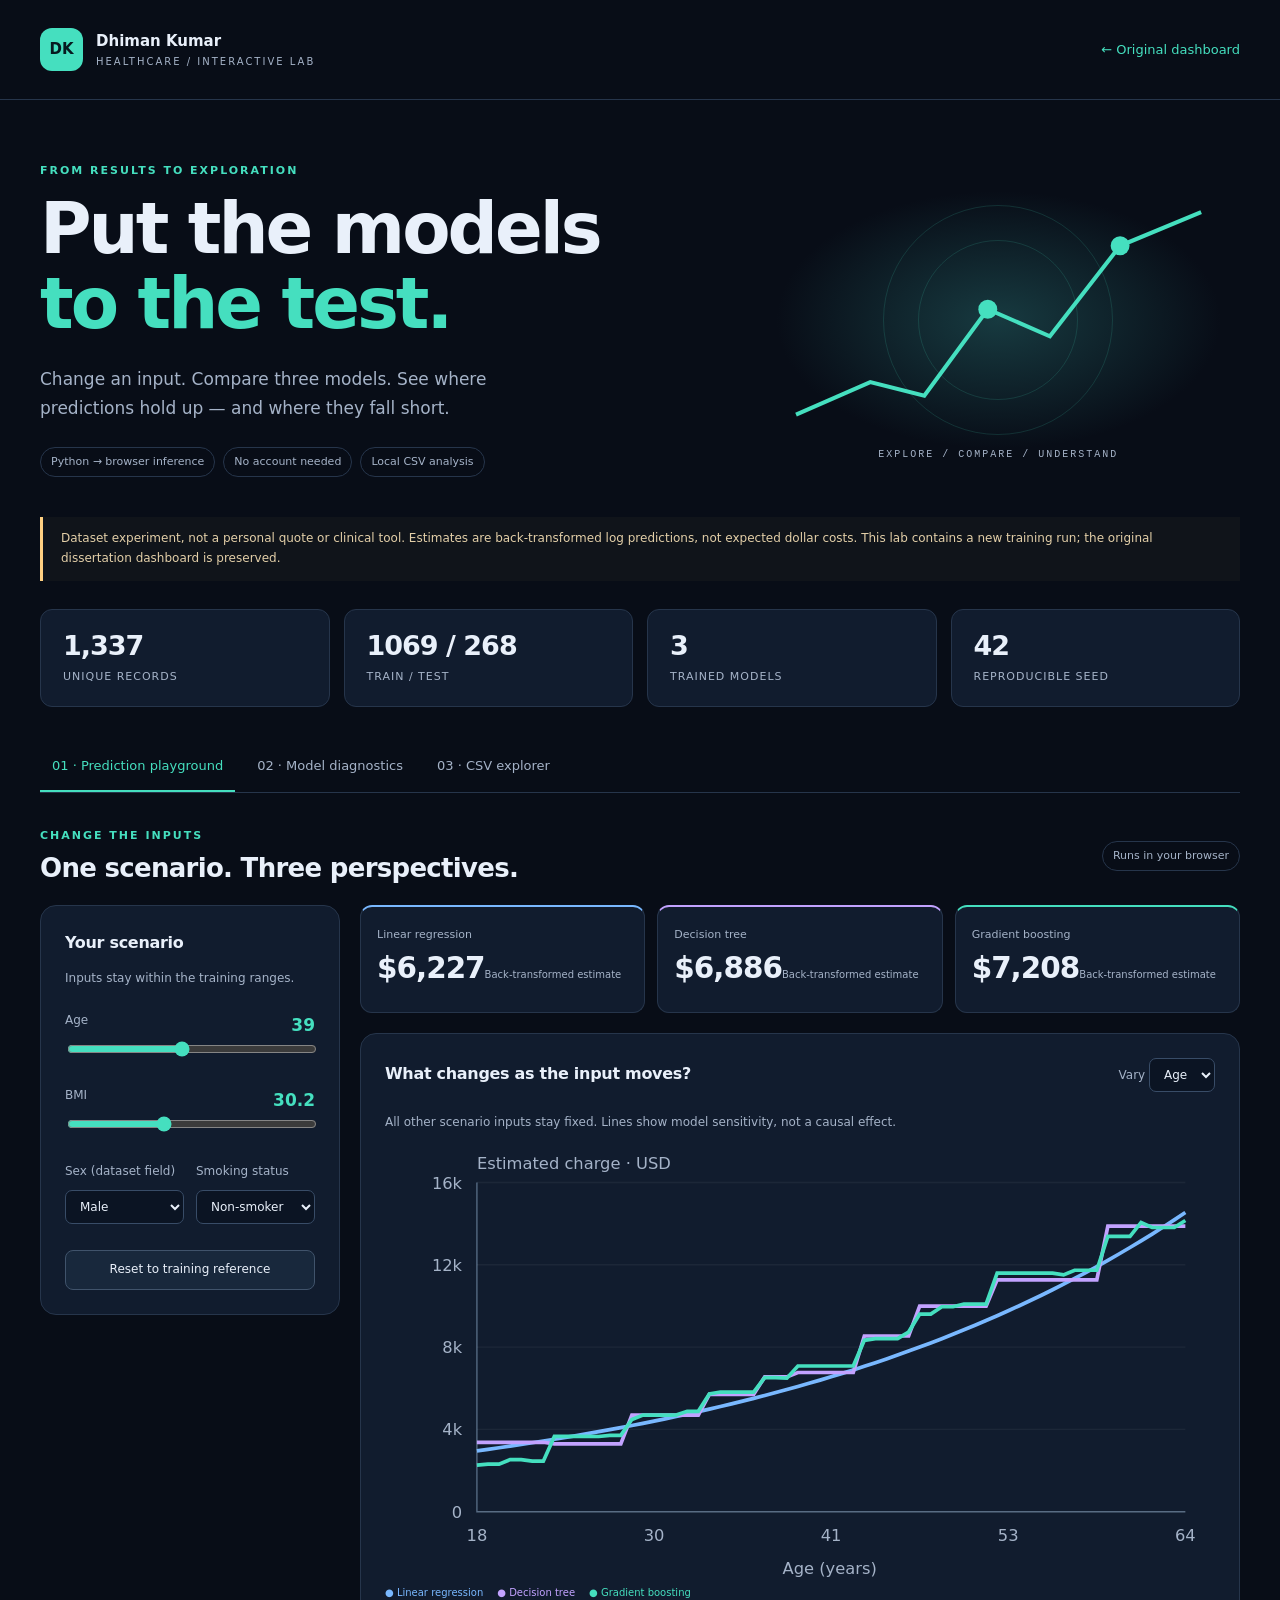
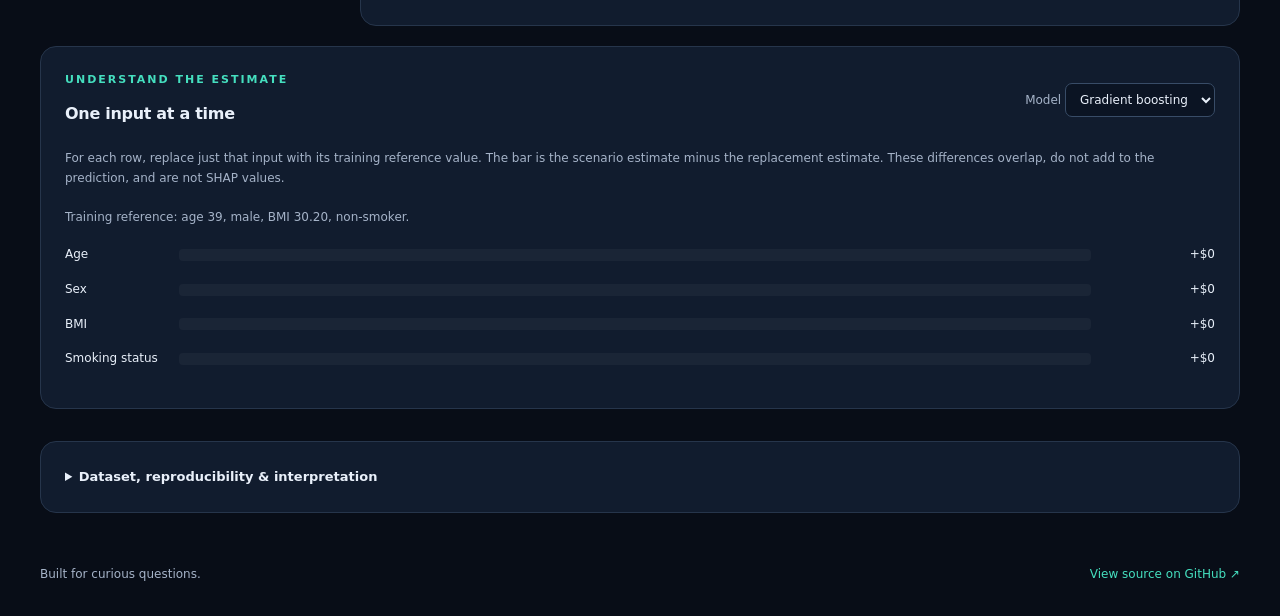
==== lab/index.html @ f15cdb08 "Add interactive ML lab, reproducible training and verified browser inference" ====
<!doctype html>
<html lang="en"><head><meta charset="utf-8"><meta name="viewport" content="width=device-width,initial-scale=1"><meta name="color-scheme" content="dark"><title>Healthcare ML Lab · Dhiman Kumar</title><link rel="stylesheet" href="assets/lab.css"><script defer src="assets/lab.js"></script></head>
<body>
<header><a class="brand" href="../index.html"><span class="monogram">DK</span><span>Dhiman Kumar<small>HEALTHCARE / INTERACTIVE LAB</small></span></a><a class="back" href="../index.html">← Original dashboard</a></header>
<main>
<section class="hero"><div><p class="eyebrow">FROM RESULTS TO EXPLORATION</p><h1>Put the models<br><span>to the test.</span></h1><p class="intro">Change an input. Compare three models. See where predictions hold up — and where they fall short.</p><div class="chips"><span>Python → browser inference</span><span>No account needed</span><span>Local CSV analysis</span></div></div><div class="hero-art" aria-hidden="true"><span class="orbit one"></span><span class="orbit two"></span><svg viewBox="0 0 340 200"><path d="M20 170L75 146L115 156L162 92L208 112L260 45L320 20"/><circle cx="162" cy="92" r="7"/><circle cx="260" cy="45" r="7"/></svg><div class="art-label">EXPLORE / COMPARE / UNDERSTAND</div></div></section>
<p class="notice">Dataset experiment, not a personal quote or clinical tool. Estimates are back-transformed log predictions, not expected dollar costs. This lab contains a new training run; the original dissertation dashboard is preserved.</p>
<div id="load-status" role="status">Loading verified model exports…</div>
<div id="workspace" hidden>
<div class="stats" id="stats"></div>
<nav class="tabs" aria-label="Lab sections"><button class="active" data-panel="playground" aria-pressed="true">01 · Prediction playground</button><button data-panel="diagnostics" aria-pressed="false">02 · Model diagnostics</button><button data-panel="data" aria-pressed="false">03 · CSV explorer</button></nav>
<section id="playground" class="panel">
<div class="section-title"><div><p class="eyebrow">CHANGE THE INPUTS</p><h2>One scenario. Three perspectives.</h2></div><span class="pill">Runs in your browser</span></div>
<div class="play-grid"><form class="card controls" id="scenario"><h3>Your scenario</h3><p class="muted">Inputs stay within the training ranges.</p>
<label for="age">Age <output id="age-value" for="age"></output></label><input id="age" type="range" min="18" max="64" value="35">
<label for="bmi">BMI <output id="bmi-value" for="bmi"></output></label><input id="bmi" type="range" min="16" max="53" step="0.1" value="28">
<div class="form-row"><div><label for="sex">Sex (dataset field)</label><select id="sex"><option value="0">Female</option><option value="1">Male</option></select></div><div><label for="smoker">Smoking status</label><select id="smoker"><option value="0">Non-smoker</option><option value="1">Smoker</option></select></div></div>
<button class="secondary" id="reset" type="button">Reset to training reference</button></form>
<div><div class="prediction-grid" id="predictions" aria-live="polite"></div><article class="card"><div class="card-head"><h3>What changes as the input moves?</h3><label class="compact" for="sensitivity-feature">Vary <select id="sensitivity-feature"><option value="age">Age</option><option value="bmi">BMI</option></select></label></div><p class="muted">All other scenario inputs stay fixed. Lines show model sensitivity, not a causal effect.</p><div id="sensitivity-chart" class="chart"></div><div class="legend"><span class="linear">● Linear regression</span><span class="tree">● Decision tree</span><span class="boost">● Gradient boosting</span></div></article></div></div>
<article class="card"><div class="card-head"><div><p class="eyebrow">UNDERSTAND THE ESTIMATE</p><h3>One input at a time</h3></div><label class="compact" for="effect-model">Model <select id="effect-model"></select></label></div><p class="muted">For each row, replace just that input with its training reference value. The bar is the scenario estimate minus the replacement estimate. These differences overlap, do not add to the prediction, and are not SHAP values.</p><p id="reference-note" class="muted"></p><div id="effects"></div></article>
</section>
<section id="diagnostics" class="panel" hidden>
<div class="section-title"><div><p class="eyebrow">EVIDENCE, NOT JUST A SCORE</p><h2>Look beyond the headline metric.</h2></div><label for="diagnostic-model">Inspect model <select id="diagnostic-model"></select></label></div>
<article class="card"><h3>Recomputed holdout results</h3><p class="muted">R² and MSE use log₁₀(charges). MAE is measured after back-transforming predictions to USD. Models were not tuned against this holdout.</p><div class="table-wrap"><table><thead><tr><th scope="col">Model</th><th scope="col">Train R²</th><th scope="col">Test R²</th><th scope="col">Test MSE · log₁₀</th><th scope="col">MAE · USD</th></tr></thead><tbody id="metrics"></tbody></table></div></article>
<div class="two-col"><article class="card"><h3>Actual vs predicted density</h3><p class="muted">Holdout records grouped into bins. Brighter cells contain more records; the diagonal marks agreement. Hover or focus a cell for counts.</p><div id="density-chart" class="chart"></div><p id="density-summary" class="muted"></p></article><article class="card"><h3>Residual distribution</h3><p class="muted">Predicted minus actual charge in USD. Negative values mean underprediction; positive values mean overprediction.</p><div id="residual-chart" class="chart"></div><p id="residual-summary" class="muted"></p></article></div>
<div class="two-col"><article class="card"><h3>Which inputs does the model rely on?</h3><p class="muted">Mean reduction in holdout R² after permuting each feature, across 10 shuffles. This measures model reliance, not causality.</p><div id="importance"></div></article><article class="card"><h3>Where are the errors larger?</h3><p class="muted">Mean absolute error in USD. Age and smoking groups overlap; small groups produce less stable estimates.</p><div class="table-wrap"><table><thead><tr><th>Group</th><th>Records</th><th>MAE · USD</th></tr></thead><tbody id="groups"></tbody></table></div></article></div>
</section>
<section id="data" class="panel" hidden>
<div class="section-title"><div><p class="eyebrow">YOUR DATA, YOUR BROWSER</p><h2>Check a CSV before predicting.</h2></div><button id="sample" class="secondary">Download example CSV</button></div>
<article class="card upload"><label for="csv-file"><strong>Choose a CSV file</strong><span>Required: age, sex, bmi, smoker. Optional: charges.<br>Up to 5 MB / 10,000 records. Files are processed locally and never sent to a server.</span></label><input id="csv-file" type="file" accept=".csv,text/csv"><p class="muted">Sex: female/male. Smoker: no/yes. Numeric values must be finite and inside the training ranges. Extra columns are ignored.</p></article>
<p id="csv-status" role="status">Choose a file to see validation results and predictions.</p>
<div id="csv-result" hidden><div class="stats" id="csv-stats"></div><article class="card"><div class="card-head"><h3>Validation report</h3><button id="export-csv" class="secondary">Download valid predictions</button></div><ul id="csv-issues"></ul><p class="muted">Duplicates are counted across the four model inputs and optional charges; they are retained in the export. Only valid rows receive predictions. Preview shows the first 20 valid rows.</p><div class="table-wrap"><table><thead><tr><th>CSV row</th><th>Age</th><th>BMI</th><th>Linear · USD</th><th>Tree · USD</th><th>Boosting · USD</th></tr></thead><tbody id="csv-preview"></tbody></table></div></article></div>
</section>
<details class="card provenance"><summary>Dataset, reproducibility & interpretation</summary><p id="provenance"></p><p>Only four features are used: age, sex, BMI and smoking status. Children and region are not model inputs. Predictions are associations learned from this dataset. No uncertainty interval or clinical validity is claimed.</p><p>Feature effects use one-at-a-time replacements. Importance uses repeated holdout permutations. Charts export aggregate counts, rather than original test records.</p><p><a href="../docs/LAB.md">Full run instructions and limitations</a> · <a href="../pipeline.py">Python pipeline</a> · <a href="https://github.com/stedy/Machine-Learning-with-R-datasets/blob/master/insurance.csv">Public data source</a></p></details>
</div>
</main><footer><span>Built for curious questions.</span><a href="https://github.com/dimmy98/Developing-Evaluating-ML-for-HealthCare">View source on GitHub ↗</a></footer>
</body></html>
---- lab/assets/lab.css ----
:root{color-scheme:dark;--bg:#080d17;--panel:#111c2e;--line:#26354b;--text:#e9f0fa;--muted:#a5b3c8;--teal:#45dfbf;--blue:#79b8ff;--purple:#c2a2ff;--amber:#ffd081}
*{box-sizing:border-box}body{margin:0;background:var(--bg);color:var(--text);font:15px/1.65 system-ui,-apple-system,Segoe UI,sans-serif}a{color:var(--teal);text-decoration:none}a:hover{text-decoration:underline}button,input,select{font:inherit}button,a,input,select,summary{outline-offset:5px}button:focus-visible,a:focus-visible,input:focus-visible,select:focus-visible,summary:focus-visible{outline:2px solid var(--teal)}button{cursor:pointer}header,main,footer{max-width:1360px;margin:auto}header{display:flex;justify-content:space-between;align-items:center;padding:28px 40px;border-bottom:1px solid var(--line)}.brand{display:flex;align-items:center;gap:13px;color:var(--text);font-weight:650}.brand small{display:block;font-size:10px;letter-spacing:2px;color:var(--muted);font-weight:500}.monogram{display:grid;place-items:center;width:43px;height:43px;background:var(--teal);color:#071a20;border-radius:12px}.back{font-size:13px}main{padding:0 40px}.hero{display:grid;grid-template-columns:1.4fr 1fr;gap:40px;align-items:center;padding:62px 0 32px}.eyebrow{font-size:11px;letter-spacing:2px;color:var(--teal);font-weight:700;margin:0 0 12px}h1{font-size:clamp(38px,5.5vw,72px);line-height:1.06;letter-spacing:-3px;margin:0 0 24px}h1 span{color:var(--teal)}.intro{max-width:510px;color:var(--muted);font-size:17px;line-height:1.7}.chips{display:flex;gap:8px;flex-wrap:wrap;margin-top:24px}.chips span,.pill{font-size:11px;padding:5px 10px;border:1px solid var(--line);border-radius:20px;color:var(--muted)}.hero-art{height:280px;position:relative;display:grid;place-items:center;overflow:hidden;background:radial-gradient(ellipse,#173a40 0,transparent 65%)}.hero-art svg{width:95%;z-index:1;fill:var(--teal)}.hero-art path{fill:none;stroke:var(--teal);stroke-width:3}.orbit{position:absolute;width:230px;height:230px;border:1px solid #45dfbf25;border-radius:50%}.orbit.two{width:160px;height:160px}.art-label{position:absolute;bottom:0;letter-spacing:2px;color:var(--muted);font:10px monospace}.notice{border-left:3px solid var(--amber);padding:12px 18px;background:#ffd08108;color:#e3cfa8;font-size:12px;margin:8px 0 28px}.stats{display:grid;grid-template-columns:repeat(4,1fr);gap:14px;margin:24px 0}.stat{background:var(--panel);border:1px solid var(--line);border-radius:12px;padding:18px 22px}.stat strong{display:block;font-size:27px;line-height:1.3;letter-spacing:-1px}.stat span{font-size:11px;color:var(--muted);text-transform:uppercase;letter-spacing:1px}.tabs{display:flex;gap:10px;border-bottom:1px solid var(--line);margin:34px 0;overflow:auto}.tabs button{color:var(--muted);border:0;background:none;white-space:nowrap;padding:14px 12px;border-bottom:2px solid transparent;font-size:13px}.tabs button.active{color:var(--teal);border-color:var(--teal)}.section-title,.card-head{display:flex;justify-content:space-between;align-items:center;gap:20px;margin-bottom:20px}.section-title h2{font-size:26px;line-height:1.25;letter-spacing:-.7px;margin:0}.section-title .eyebrow{margin-bottom:7px}.card{padding:24px;border:1px solid var(--line);background:var(--panel);border-radius:16px;margin:0 0 20px}.card h3{font-size:16px;margin:0 0 12px;letter-spacing:-.3px}.card-head h3{margin-bottom:0}.muted{font-size:12px;color:var(--muted);line-height:1.7;margin:8px 0 18px}.play-grid{display:grid;grid-template-columns:300px 1fr;gap:20px}.controls{align-self:start}.controls label{display:block;font-size:12px;color:var(--muted);margin:22px 0 8px}.controls output{float:right;color:var(--teal);font-size:17px;font-weight:650}input[type=range]{width:100%;accent-color:var(--teal);cursor:pointer}.form-row{display:grid;grid-template-columns:1fr 1fr;gap:12px}select{color:var(--text);background:#0b1423;border:1px solid #384c67;padding:8px 10px;border-radius:7px;max-width:100%;font-size:12px}.controls select{width:100%}.secondary{background:#18283c;border:1px solid #40536b;color:var(--text);padding:9px 14px;border-radius:8px;font-size:12px}.secondary:hover{border-color:var(--teal)}.controls button{margin-top:26px;width:100%}.prediction-grid{display:grid;grid-template-columns:repeat(3,1fr);gap:12px;margin-bottom:20px}.prediction{padding:19px 16px;border:1px solid var(--line);border-top:2px solid var(--model-color);background:var(--panel);border-radius:12px}.prediction span{display:block;color:var(--muted);font-size:11px}.prediction strong{font-size:clamp(20px,2.3vw,30px);font-variant-numeric:tabular-nums;letter-spacing:-1px}.prediction small{font-size:10px;color:var(--muted)}.compact{font-size:12px;color:var(--muted);white-space:nowrap}.chart svg{display:block;width:100%;height:auto;overflow:visible}.chart text{fill:var(--muted);font:11px system-ui}.chart .grid{stroke:#ffffff0c}.chart .axis{stroke:#51657d;stroke-width:1}.legend{display:flex;gap:14px;flex-wrap:wrap;font-size:10px;margin-top:5px}.linear{color:var(--blue)}.tree{color:var(--purple)}.boost{color:var(--teal)}.two-col{display:grid;grid-template-columns:1fr 1fr;gap:20px}.table-wrap{overflow:auto}table{width:100%;border-collapse:collapse;white-space:nowrap;font-size:12px}td,th{text-align:left;padding:13px 12px;border-bottom:1px solid var(--line);font-variant-numeric:tabular-nums}th{color:var(--muted);font-weight:500}td:first-child{color:var(--text)}.bar-item{display:grid;grid-template-columns:100px 1fr 110px;align-items:center;gap:14px;font-size:12px;margin:15px 0}.bar-track{background:#ffffff0a;border-radius:4px;height:12px;overflow:hidden}.bar-fill{height:100%;background:var(--teal);min-width:0}.bar-number{text-align:right;font-variant-numeric:tabular-nums}.upload label{display:block;cursor:pointer;padding:20px 0}.upload strong{font-size:20px}.upload span{display:block;color:var(--muted);font-size:13px;margin-top:10px}input[type=file]{font-size:12px;max-width:100%}input[type=file]::file-selector-button{background:var(--teal);border:0;border-radius:6px;padding:9px 12px;margin-right:12px;color:#082421;font-weight:600}.provenance{margin-top:32px;font-size:12px;color:var(--muted)}summary{cursor:pointer;color:var(--text);font-weight:650;font-size:13px}footer{padding:32px 40px;display:flex;justify-content:space-between;font-size:12px;color:var(--muted)}[hidden]{display:none!important}#csv-issues{font-size:12px;color:var(--amber);padding-left:20px}#load-status{font-size:13px;color:var(--teal);margin:20px 0}
@media(max-width:1050px){.play-grid{grid-template-columns:250px 1fr}.prediction-grid{gap:6px}.prediction{padding:15px 10px}.hero{gap:15px}.two-col{gap:12px}.card{padding:20px}}
@media(max-width:760px){header{padding:18px 20px}main{padding:0 20px}.hero{grid-template-columns:1fr;padding:35px 0 15px}.hero-art{display:none}h1{letter-spacing:-2px}.play-grid,.two-col{grid-template-columns:1fr}.stats{grid-template-columns:repeat(2,1fr);gap:9px}.stat{padding:14px}.section-title,.card-head{align-items:flex-start;flex-wrap:wrap}.section-title h2{font-size:24px}.prediction strong{font-size:22px}.bar-item{grid-template-columns:70px 1fr 90px;gap:8px}.back{font-size:11px}.brand small{font-size:8px;letter-spacing:1px}.brand{font-size:13px}footer{padding:25px 20px;gap:20px}.tabs{margin:25px 0}.tabs button{padding:12px 6px;font-size:11px}}
@media(prefers-reduced-motion:no-preference){button,a{transition:color .15s,border-color .15s}.bar-fill{transition:width .2s}}
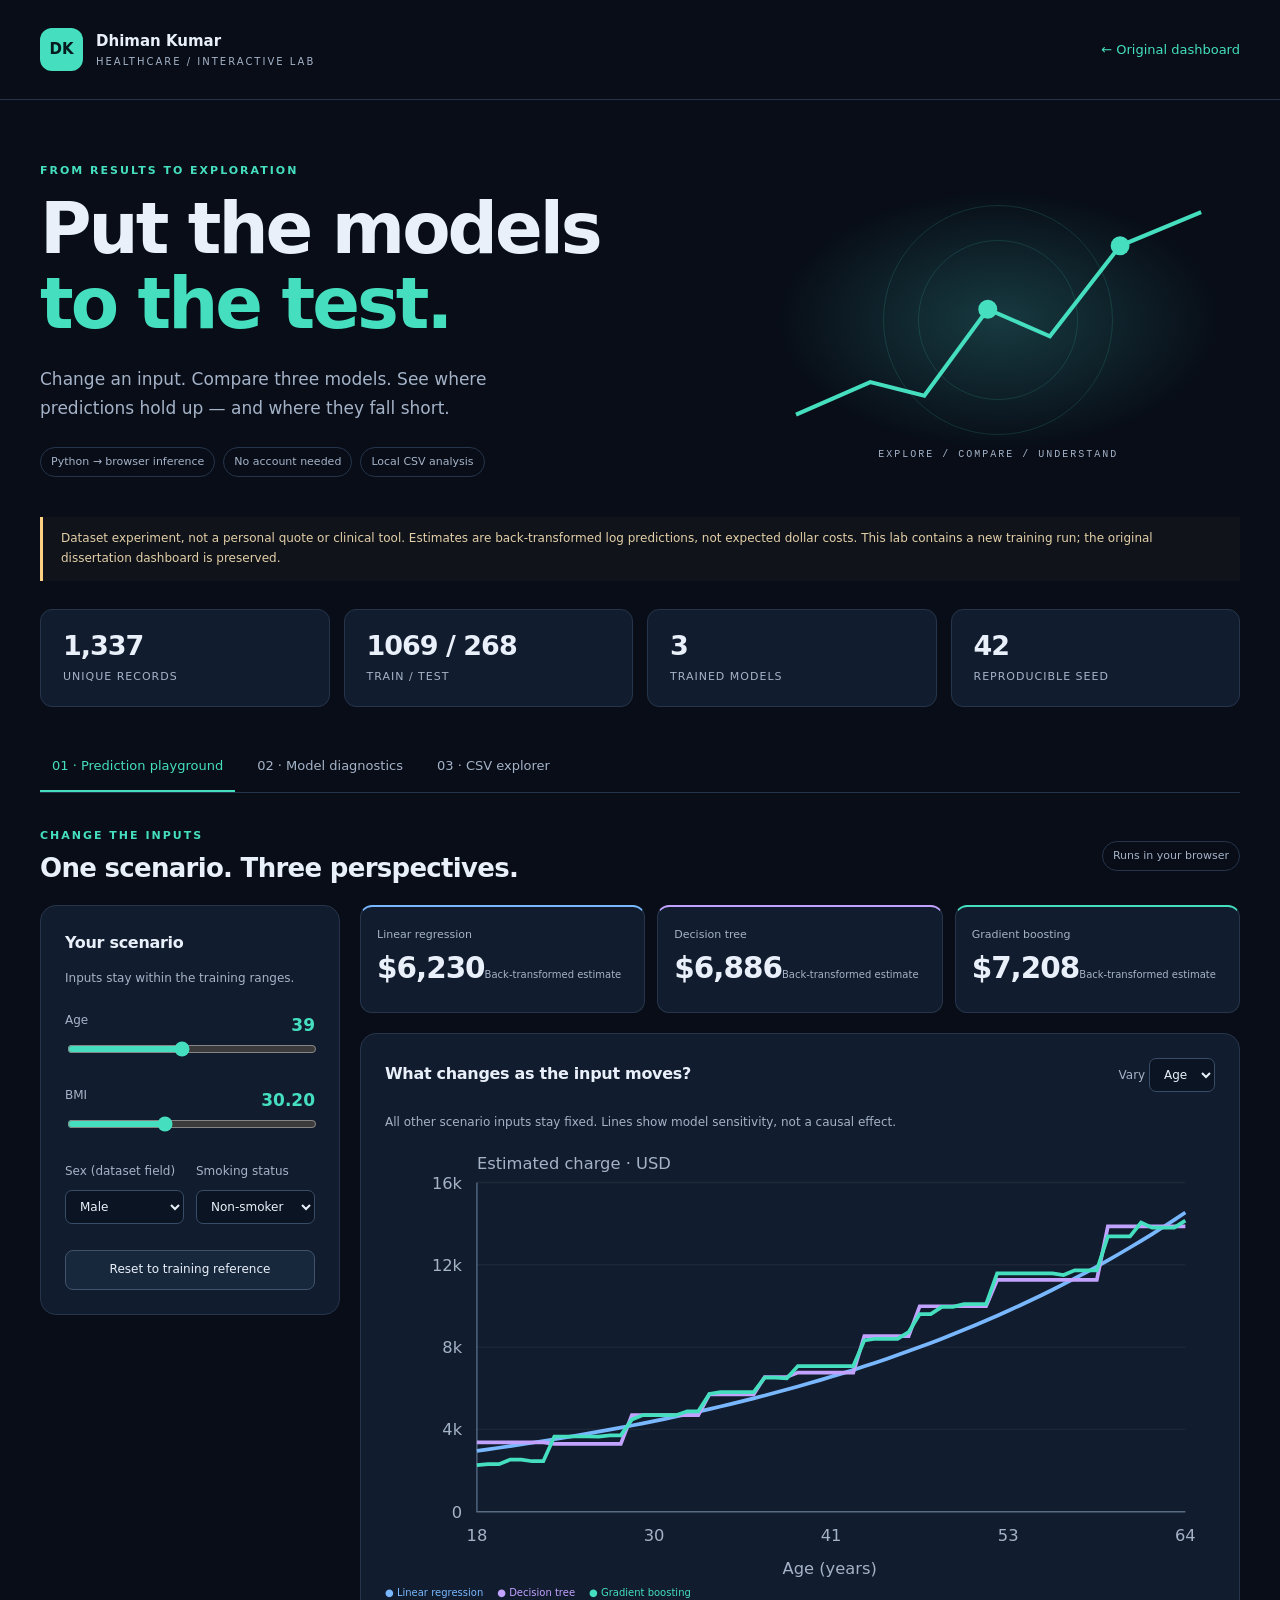
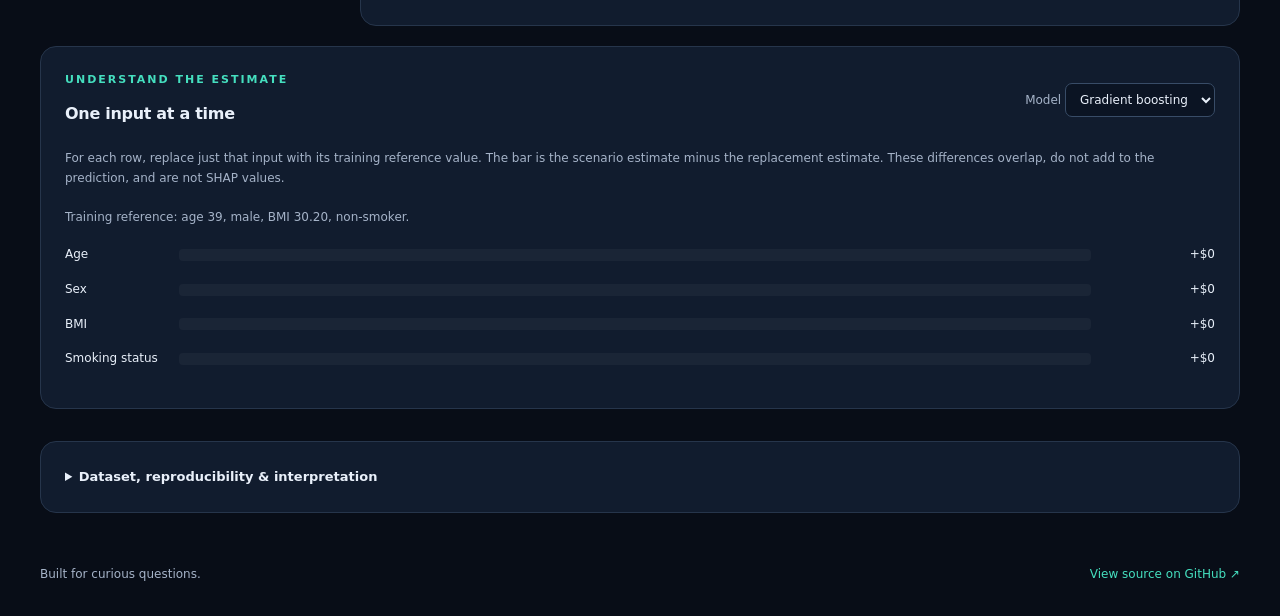
==== commit 4fc30265: "Align BMI slider precision with training reference values" ====
--- a/lab/index.html
+++ b/lab/index.html
@@ -13,7 +13,7 @@
 <div class="section-title"><div><p class="eyebrow">CHANGE THE INPUTS</p><h2>One scenario. Three perspectives.</h2></div><span class="pill">Runs in your browser</span></div>
 <div class="play-grid"><form class="card controls" id="scenario"><h3>Your scenario</h3><p class="muted">Inputs stay within the training ranges.</p>
 <label for="age">Age <output id="age-value" for="age"></output></label><input id="age" type="range" min="18" max="64" value="35">
-<label for="bmi">BMI <output id="bmi-value" for="bmi"></output></label><input id="bmi" type="range" min="16" max="53" step="0.1" value="28">
+<label for="bmi">BMI <output id="bmi-value" for="bmi"></output></label><input id="bmi" type="range" min="16" max="53" step="0.01" value="28">
 <div class="form-row"><div><label for="sex">Sex (dataset field)</label><select id="sex"><option value="0">Female</option><option value="1">Male</option></select></div><div><label for="smoker">Smoking status</label><select id="smoker"><option value="0">Non-smoker</option><option value="1">Smoker</option></select></div></div>
 <button class="secondary" id="reset" type="button">Reset to training reference</button></form>
 <div><div class="prediction-grid" id="predictions" aria-live="polite"></div><article class="card"><div class="card-head"><h3>What changes as the input moves?</h3><label class="compact" for="sensitivity-feature">Vary <select id="sensitivity-feature"><option value="age">Age</option><option value="bmi">BMI</option></select></label></div><p class="muted">All other scenario inputs stay fixed. Lines show model sensitivity, not a causal effect.</p><div id="sensitivity-chart" class="chart"></div><div class="legend"><span class="linear">● Linear regression</span><span class="tree">● Decision tree</span><span class="boost">● Gradient boosting</span></div></article></div></div>
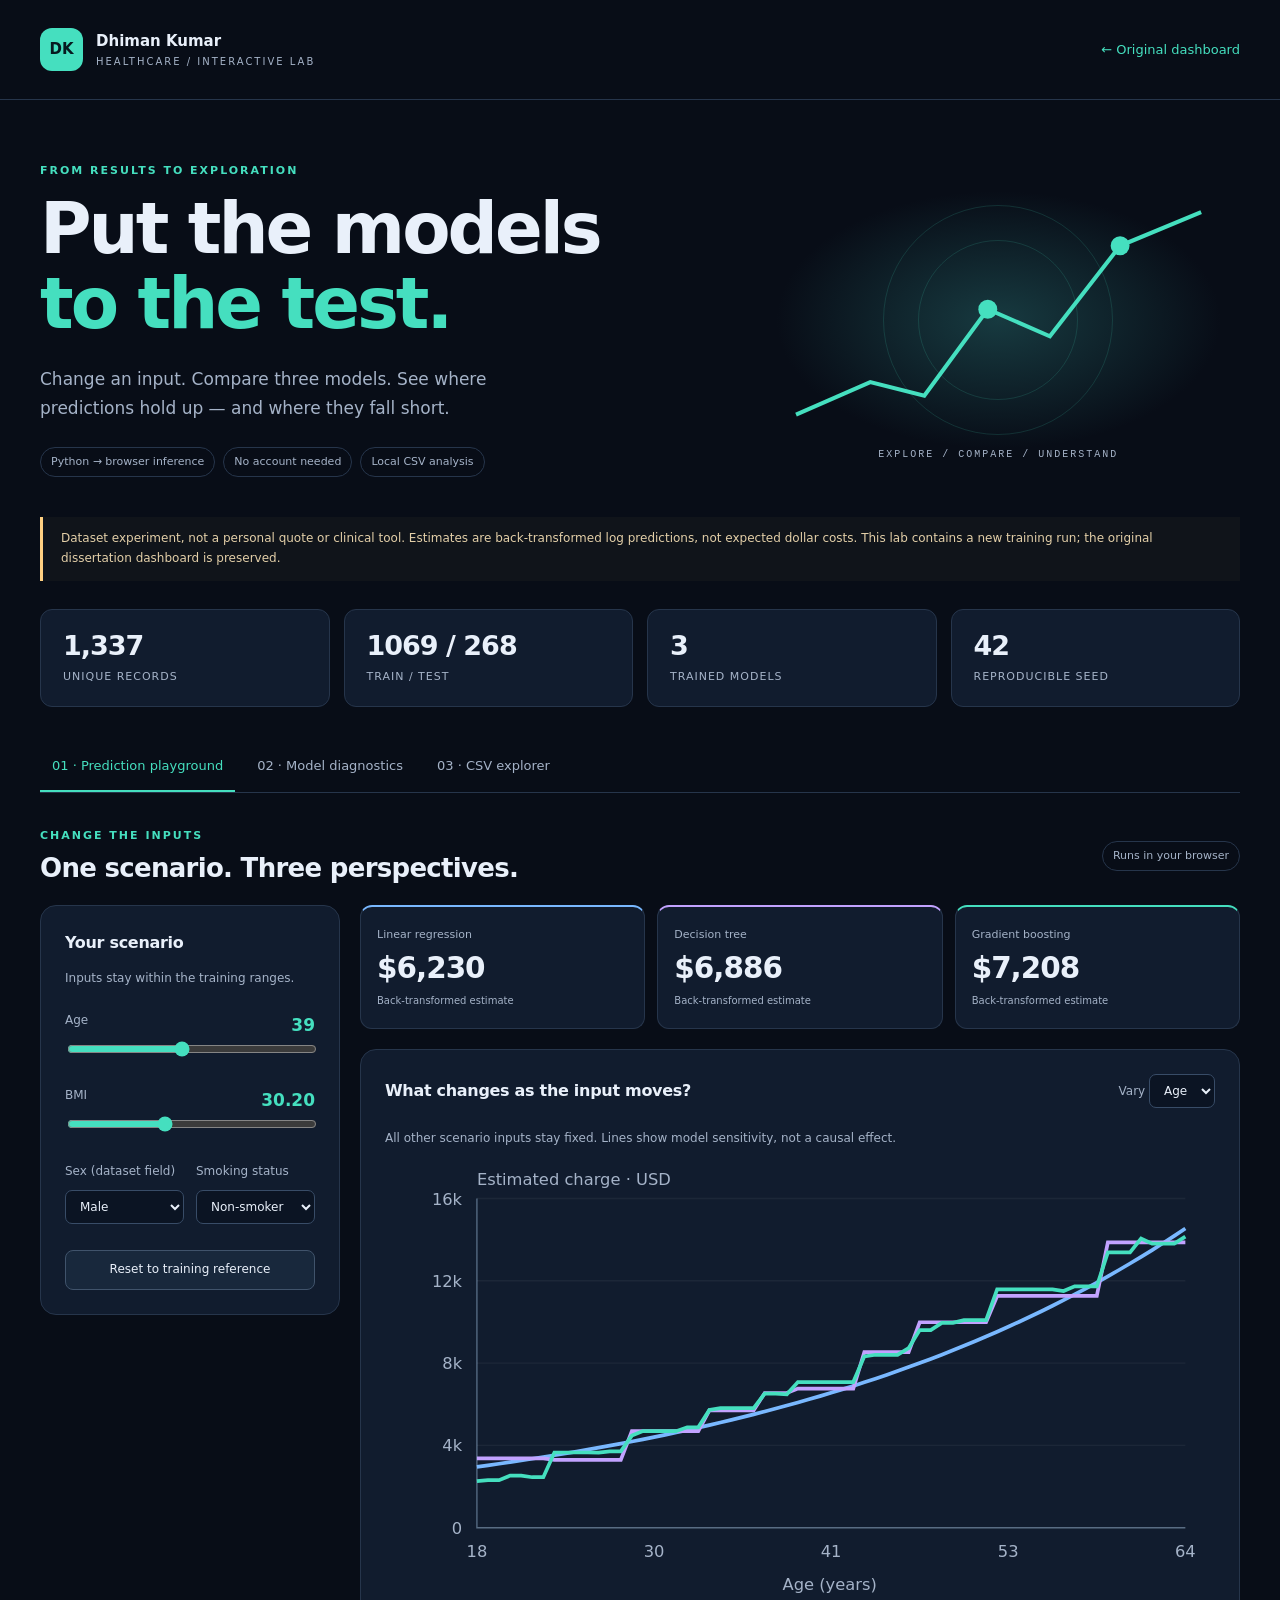
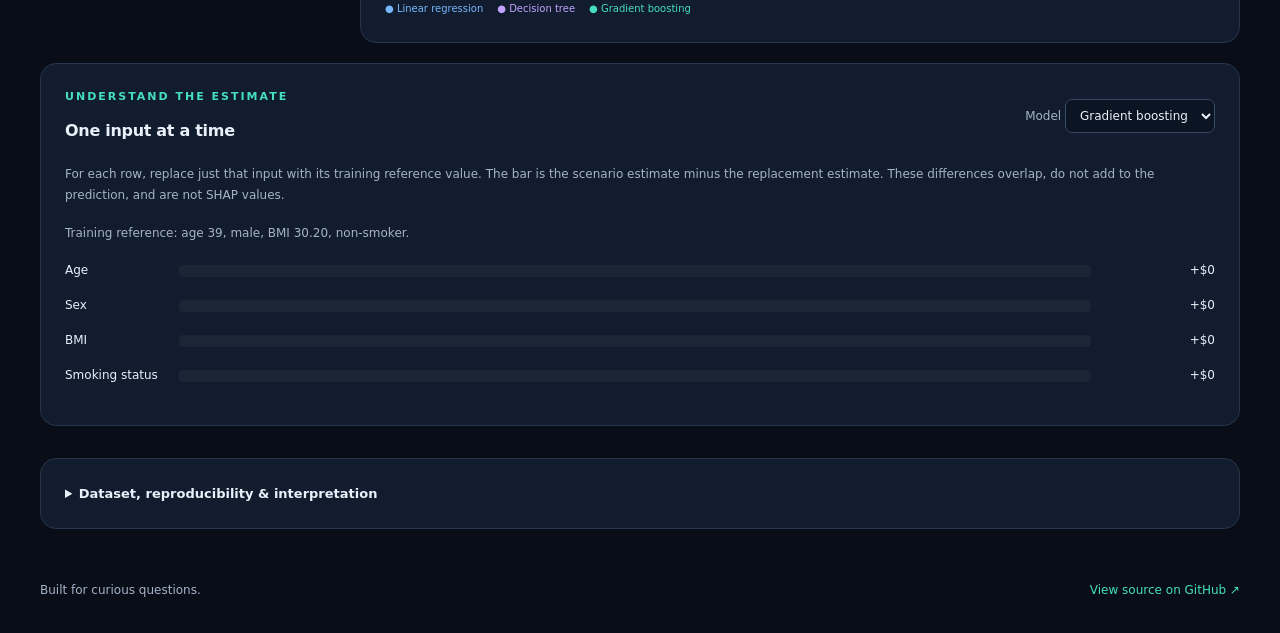
==== commit 86fc8f68: "Version lab assets so visitors receive the latest controls and styles" ====
--- a/lab/index.html
+++ b/lab/index.html
@@ -1,5 +1,5 @@
 <!doctype html>
-<html lang="en"><head><meta charset="utf-8"><meta name="viewport" content="width=device-width,initial-scale=1"><meta name="color-scheme" content="dark"><title>Healthcare ML Lab · Dhiman Kumar</title><link rel="stylesheet" href="assets/lab.css"><script defer src="assets/lab.js"></script></head>
+<html lang="en"><head><meta charset="utf-8"><meta name="viewport" content="width=device-width,initial-scale=1"><meta name="color-scheme" content="dark"><title>Healthcare ML Lab · Dhiman Kumar</title><link rel="stylesheet" href="assets/lab.css?v=1"><script defer src="assets/lab.js?v=1"></script></head>
 <body>
 <header><a class="brand" href="../index.html"><span class="monogram">DK</span><span>Dhiman Kumar<small>HEALTHCARE / INTERACTIVE LAB</small></span></a><a class="back" href="../index.html">← Original dashboard</a></header>
 <main>
--- a/lab/assets/lab.css
+++ b/lab/assets/lab.css
@@ -1,5 +1,5 @@
 :root{color-scheme:dark;--bg:#080d17;--panel:#111c2e;--line:#26354b;--text:#e9f0fa;--muted:#a5b3c8;--teal:#45dfbf;--blue:#79b8ff;--purple:#c2a2ff;--amber:#ffd081}
-*{box-sizing:border-box}body{margin:0;background:var(--bg);color:var(--text);font:15px/1.65 system-ui,-apple-system,Segoe UI,sans-serif}a{color:var(--teal);text-decoration:none}a:hover{text-decoration:underline}button,input,select{font:inherit}button,a,input,select,summary{outline-offset:5px}button:focus-visible,a:focus-visible,input:focus-visible,select:focus-visible,summary:focus-visible{outline:2px solid var(--teal)}button{cursor:pointer}header,main,footer{max-width:1360px;margin:auto}header{display:flex;justify-content:space-between;align-items:center;padding:28px 40px;border-bottom:1px solid var(--line)}.brand{display:flex;align-items:center;gap:13px;color:var(--text);font-weight:650}.brand small{display:block;font-size:10px;letter-spacing:2px;color:var(--muted);font-weight:500}.monogram{display:grid;place-items:center;width:43px;height:43px;background:var(--teal);color:#071a20;border-radius:12px}.back{font-size:13px}main{padding:0 40px}.hero{display:grid;grid-template-columns:1.4fr 1fr;gap:40px;align-items:center;padding:62px 0 32px}.eyebrow{font-size:11px;letter-spacing:2px;color:var(--teal);font-weight:700;margin:0 0 12px}h1{font-size:clamp(38px,5.5vw,72px);line-height:1.06;letter-spacing:-3px;margin:0 0 24px}h1 span{color:var(--teal)}.intro{max-width:510px;color:var(--muted);font-size:17px;line-height:1.7}.chips{display:flex;gap:8px;flex-wrap:wrap;margin-top:24px}.chips span,.pill{font-size:11px;padding:5px 10px;border:1px solid var(--line);border-radius:20px;color:var(--muted)}.hero-art{height:280px;position:relative;display:grid;place-items:center;overflow:hidden;background:radial-gradient(ellipse,#173a40 0,transparent 65%)}.hero-art svg{width:95%;z-index:1;fill:var(--teal)}.hero-art path{fill:none;stroke:var(--teal);stroke-width:3}.orbit{position:absolute;width:230px;height:230px;border:1px solid #45dfbf25;border-radius:50%}.orbit.two{width:160px;height:160px}.art-label{position:absolute;bottom:0;letter-spacing:2px;color:var(--muted);font:10px monospace}.notice{border-left:3px solid var(--amber);padding:12px 18px;background:#ffd08108;color:#e3cfa8;font-size:12px;margin:8px 0 28px}.stats{display:grid;grid-template-columns:repeat(4,1fr);gap:14px;margin:24px 0}.stat{background:var(--panel);border:1px solid var(--line);border-radius:12px;padding:18px 22px}.stat strong{display:block;font-size:27px;line-height:1.3;letter-spacing:-1px}.stat span{font-size:11px;color:var(--muted);text-transform:uppercase;letter-spacing:1px}.tabs{display:flex;gap:10px;border-bottom:1px solid var(--line);margin:34px 0;overflow:auto}.tabs button{color:var(--muted);border:0;background:none;white-space:nowrap;padding:14px 12px;border-bottom:2px solid transparent;font-size:13px}.tabs button.active{color:var(--teal);border-color:var(--teal)}.section-title,.card-head{display:flex;justify-content:space-between;align-items:center;gap:20px;margin-bottom:20px}.section-title h2{font-size:26px;line-height:1.25;letter-spacing:-.7px;margin:0}.section-title .eyebrow{margin-bottom:7px}.card{padding:24px;border:1px solid var(--line);background:var(--panel);border-radius:16px;margin:0 0 20px}.card h3{font-size:16px;margin:0 0 12px;letter-spacing:-.3px}.card-head h3{margin-bottom:0}.muted{font-size:12px;color:var(--muted);line-height:1.7;margin:8px 0 18px}.play-grid{display:grid;grid-template-columns:300px 1fr;gap:20px}.controls{align-self:start}.controls label{display:block;font-size:12px;color:var(--muted);margin:22px 0 8px}.controls output{float:right;color:var(--teal);font-size:17px;font-weight:650}input[type=range]{width:100%;accent-color:var(--teal);cursor:pointer}.form-row{display:grid;grid-template-columns:1fr 1fr;gap:12px}select{color:var(--text);background:#0b1423;border:1px solid #384c67;padding:8px 10px;border-radius:7px;max-width:100%;font-size:12px}.controls select{width:100%}.secondary{background:#18283c;border:1px solid #40536b;color:var(--text);padding:9px 14px;border-radius:8px;font-size:12px}.secondary:hover{border-color:var(--teal)}.controls button{margin-top:26px;width:100%}.prediction-grid{display:grid;grid-template-columns:repeat(3,1fr);gap:12px;margin-bottom:20px}.prediction{padding:19px 16px;border:1px solid var(--line);border-top:2px solid var(--model-color);background:var(--panel);border-radius:12px}.prediction span{display:block;color:var(--muted);font-size:11px}.prediction strong{font-size:clamp(20px,2.3vw,30px);font-variant-numeric:tabular-nums;letter-spacing:-1px}.prediction small{font-size:10px;color:var(--muted)}.compact{font-size:12px;color:var(--muted);white-space:nowrap}.chart svg{display:block;width:100%;height:auto;overflow:visible}.chart text{fill:var(--muted);font:11px system-ui}.chart .grid{stroke:#ffffff0c}.chart .axis{stroke:#51657d;stroke-width:1}.legend{display:flex;gap:14px;flex-wrap:wrap;font-size:10px;margin-top:5px}.linear{color:var(--blue)}.tree{color:var(--purple)}.boost{color:var(--teal)}.two-col{display:grid;grid-template-columns:1fr 1fr;gap:20px}.table-wrap{overflow:auto}table{width:100%;border-collapse:collapse;white-space:nowrap;font-size:12px}td,th{text-align:left;padding:13px 12px;border-bottom:1px solid var(--line);font-variant-numeric:tabular-nums}th{color:var(--muted);font-weight:500}td:first-child{color:var(--text)}.bar-item{display:grid;grid-template-columns:100px 1fr 110px;align-items:center;gap:14px;font-size:12px;margin:15px 0}.bar-track{background:#ffffff0a;border-radius:4px;height:12px;overflow:hidden}.bar-fill{height:100%;background:var(--teal);min-width:0}.bar-number{text-align:right;font-variant-numeric:tabular-nums}.upload label{display:block;cursor:pointer;padding:20px 0}.upload strong{font-size:20px}.upload span{display:block;color:var(--muted);font-size:13px;margin-top:10px}input[type=file]{font-size:12px;max-width:100%}input[type=file]::file-selector-button{background:var(--teal);border:0;border-radius:6px;padding:9px 12px;margin-right:12px;color:#082421;font-weight:600}.provenance{margin-top:32px;font-size:12px;color:var(--muted)}summary{cursor:pointer;color:var(--text);font-weight:650;font-size:13px}footer{padding:32px 40px;display:flex;justify-content:space-between;font-size:12px;color:var(--muted)}[hidden]{display:none!important}#csv-issues{font-size:12px;color:var(--amber);padding-left:20px}#load-status{font-size:13px;color:var(--teal);margin:20px 0}
+*{box-sizing:border-box}body{margin:0;background:var(--bg);color:var(--text);font:15px/1.65 system-ui,-apple-system,Segoe UI,sans-serif}a{color:var(--teal);text-decoration:none}a:hover{text-decoration:underline}button,input,select{font:inherit}button,a,input,select,summary{outline-offset:5px}button:focus-visible,a:focus-visible,input:focus-visible,select:focus-visible,summary:focus-visible{outline:2px solid var(--teal)}button{cursor:pointer}header,main,footer{max-width:1360px;margin:auto}header{display:flex;justify-content:space-between;align-items:center;padding:28px 40px;border-bottom:1px solid var(--line)}.brand{display:flex;align-items:center;gap:13px;color:var(--text);font-weight:650}.brand small{display:block;font-size:10px;letter-spacing:2px;color:var(--muted);font-weight:500}.monogram{display:grid;place-items:center;width:43px;height:43px;background:var(--teal);color:#071a20;border-radius:12px}.back{font-size:13px}main{padding:0 40px}.hero{display:grid;grid-template-columns:1.4fr 1fr;gap:40px;align-items:center;padding:62px 0 32px}.eyebrow{font-size:11px;letter-spacing:2px;color:var(--teal);font-weight:700;margin:0 0 12px}h1{font-size:clamp(38px,5.5vw,72px);line-height:1.06;letter-spacing:-3px;margin:0 0 24px}h1 span{color:var(--teal)}.intro{max-width:510px;color:var(--muted);font-size:17px;line-height:1.7}.chips{display:flex;gap:8px;flex-wrap:wrap;margin-top:24px}.chips span,.pill{font-size:11px;padding:5px 10px;border:1px solid var(--line);border-radius:20px;color:var(--muted)}.hero-art{height:280px;position:relative;display:grid;place-items:center;overflow:hidden;background:radial-gradient(ellipse,#173a40 0,transparent 65%)}.hero-art svg{width:95%;z-index:1;fill:var(--teal)}.hero-art path{fill:none;stroke:var(--teal);stroke-width:3}.orbit{position:absolute;width:230px;height:230px;border:1px solid #45dfbf25;border-radius:50%}.orbit.two{width:160px;height:160px}.art-label{position:absolute;bottom:0;letter-spacing:2px;color:var(--muted);font:10px monospace}.notice{border-left:3px solid var(--amber);padding:12px 18px;background:#ffd08108;color:#e3cfa8;font-size:12px;margin:8px 0 28px}.stats{display:grid;grid-template-columns:repeat(4,1fr);gap:14px;margin:24px 0}.stat{background:var(--panel);border:1px solid var(--line);border-radius:12px;padding:18px 22px}.stat strong{display:block;font-size:27px;line-height:1.3;letter-spacing:-1px}.stat span{font-size:11px;color:var(--muted);text-transform:uppercase;letter-spacing:1px}.tabs{display:flex;gap:10px;border-bottom:1px solid var(--line);margin:34px 0;overflow:auto}.tabs button{color:var(--muted);border:0;background:none;white-space:nowrap;padding:14px 12px;border-bottom:2px solid transparent;font-size:13px}.tabs button.active{color:var(--teal);border-color:var(--teal)}.section-title,.card-head{display:flex;justify-content:space-between;align-items:center;gap:20px;margin-bottom:20px}.section-title h2{font-size:26px;line-height:1.25;letter-spacing:-.7px;margin:0}.section-title .eyebrow{margin-bottom:7px}.card{padding:24px;border:1px solid var(--line);background:var(--panel);border-radius:16px;margin:0 0 20px}.card h3{font-size:16px;margin:0 0 12px;letter-spacing:-.3px}.card-head h3{margin-bottom:0}.muted{font-size:12px;color:var(--muted);line-height:1.7;margin:8px 0 18px}.play-grid{display:grid;grid-template-columns:300px 1fr;gap:20px}.controls{align-self:start}.controls label{display:block;font-size:12px;color:var(--muted);margin:22px 0 8px}.controls output{float:right;color:var(--teal);font-size:17px;font-weight:650}input[type=range]{width:100%;accent-color:var(--teal);cursor:pointer}.form-row{display:grid;grid-template-columns:1fr 1fr;gap:12px}select{color:var(--text);background:#0b1423;border:1px solid #384c67;padding:8px 10px;border-radius:7px;max-width:100%;font-size:12px}.controls select{width:100%}.secondary{background:#18283c;border:1px solid #40536b;color:var(--text);padding:9px 14px;border-radius:8px;font-size:12px}.secondary:hover{border-color:var(--teal)}.controls button{margin-top:26px;width:100%}.prediction-grid{display:grid;grid-template-columns:repeat(3,1fr);gap:12px;margin-bottom:20px}.prediction{padding:19px 16px;border:1px solid var(--line);border-top:2px solid var(--model-color);background:var(--panel);border-radius:12px}.prediction span{display:block;color:var(--muted);font-size:11px}.prediction strong{display:block;font-size:clamp(20px,2.3vw,30px);font-variant-numeric:tabular-nums;letter-spacing:-1px}.prediction small{display:block;font-size:10px;color:var(--muted)}.compact{font-size:12px;color:var(--muted);white-space:nowrap}.chart svg{display:block;width:100%;height:auto;overflow:visible}.chart text{fill:var(--muted);font:11px system-ui}.chart .grid{stroke:#ffffff0c}.chart .axis{stroke:#51657d;stroke-width:1}.legend{display:flex;gap:14px;flex-wrap:wrap;font-size:10px;margin-top:5px}.linear{color:var(--blue)}.tree{color:var(--purple)}.boost{color:var(--teal)}.two-col{display:grid;grid-template-columns:1fr 1fr;gap:20px}.table-wrap{overflow:auto}table{width:100%;border-collapse:collapse;white-space:nowrap;font-size:12px}td,th{text-align:left;padding:13px 12px;border-bottom:1px solid var(--line);font-variant-numeric:tabular-nums}th{color:var(--muted);font-weight:500}td:first-child{color:var(--text)}.bar-item{display:grid;grid-template-columns:100px 1fr 110px;align-items:center;gap:14px;font-size:12px;margin:15px 0}.bar-track{background:#ffffff0a;border-radius:4px;height:12px;overflow:hidden}.bar-fill{height:100%;background:var(--teal);min-width:0}.bar-number{text-align:right;font-variant-numeric:tabular-nums}.upload label{display:block;cursor:pointer;padding:20px 0}.upload strong{font-size:20px}.upload span{display:block;color:var(--muted);font-size:13px;margin-top:10px}input[type=file]{font-size:12px;max-width:100%}input[type=file]::file-selector-button{background:var(--teal);border:0;border-radius:6px;padding:9px 12px;margin-right:12px;color:#082421;font-weight:600}.provenance{margin-top:32px;font-size:12px;color:var(--muted)}summary{cursor:pointer;color:var(--text);font-weight:650;font-size:13px}footer{padding:32px 40px;display:flex;justify-content:space-between;font-size:12px;color:var(--muted)}[hidden]{display:none!important}#csv-issues{font-size:12px;color:var(--amber);padding-left:20px}#load-status{font-size:13px;color:var(--teal);margin:20px 0}
 @media(max-width:1050px){.play-grid{grid-template-columns:250px 1fr}.prediction-grid{gap:6px}.prediction{padding:15px 10px}.hero{gap:15px}.two-col{gap:12px}.card{padding:20px}}
 @media(max-width:760px){header{padding:18px 20px}main{padding:0 20px}.hero{grid-template-columns:1fr;padding:35px 0 15px}.hero-art{display:none}h1{letter-spacing:-2px}.play-grid,.two-col{grid-template-columns:1fr}.stats{grid-template-columns:repeat(2,1fr);gap:9px}.stat{padding:14px}.section-title,.card-head{align-items:flex-start;flex-wrap:wrap}.section-title h2{font-size:24px}.prediction strong{font-size:22px}.bar-item{grid-template-columns:70px 1fr 90px;gap:8px}.back{font-size:11px}.brand small{font-size:8px;letter-spacing:1px}.brand{font-size:13px}footer{padding:25px 20px;gap:20px}.tabs{margin:25px 0}.tabs button{padding:12px 6px;font-size:11px}}
 @media(prefers-reduced-motion:no-preference){button,a{transition:color .15s,border-color .15s}.bar-fill{transition:width .2s}}
